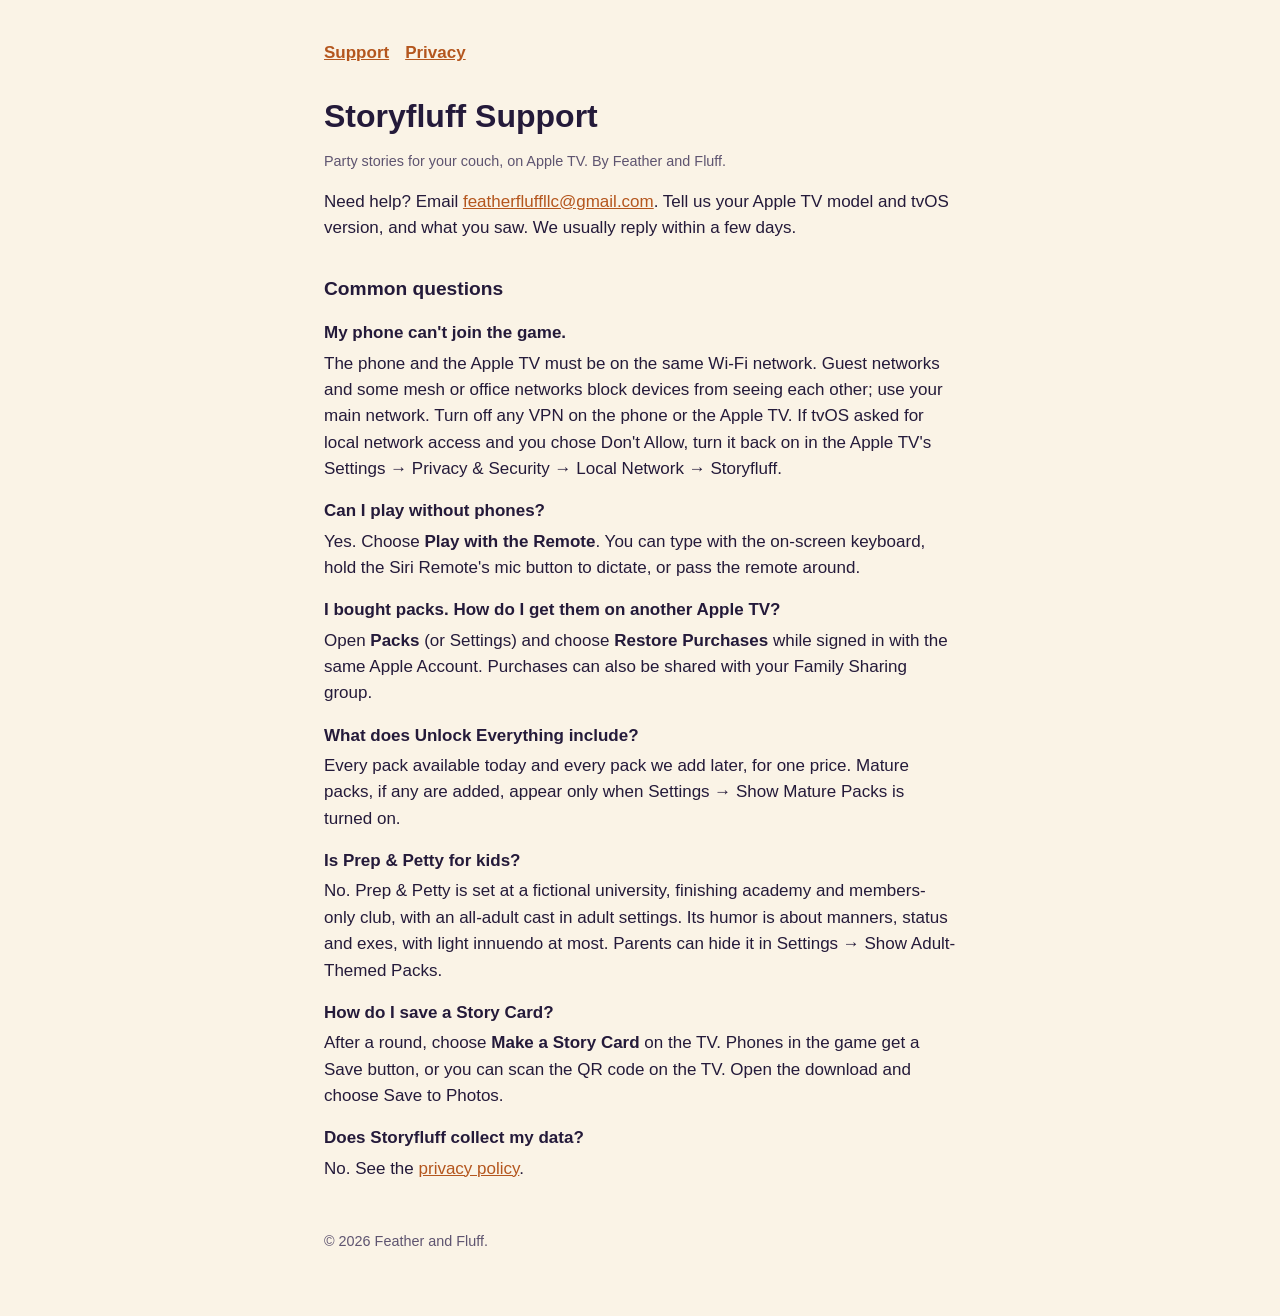
==== index.html @ d41c37bd "Storyfluff support and privacy pages" ====
<!doctype html>
<html lang="en">
<head>
<meta charset="utf-8">
<meta name="viewport" content="width=device-width, initial-scale=1">
<title>Storyfluff Support</title>
<link rel="stylesheet" href="style.css">
</head>
<body>
<main>
<nav><a href="index.html">Support</a><a href="privacy.html">Privacy</a></nav>
<h1>Storyfluff Support</h1>
<p class="updated">Party stories for your couch, on Apple TV. By Feather and Fluff.</p>

<p>Need help? Email <a href="mailto:featherfluffllc@gmail.com">featherfluffllc@gmail.com</a>. Tell us your Apple TV model and tvOS version, and what you saw. We usually reply within a few days.</p>

<h2>Common questions</h2>
<dl>
<dt>My phone can't join the game.</dt>
<dd>The phone and the Apple TV must be on the same Wi-Fi network. Guest networks and some mesh or office networks block devices from seeing each other; use your main network. Turn off any VPN on the phone or the Apple TV. If tvOS asked for local network access and you chose Don't Allow, turn it back on in the Apple TV's Settings → Privacy &amp; Security → Local Network → Storyfluff.</dd>

<dt>Can I play without phones?</dt>
<dd>Yes. Choose <strong>Play with the Remote</strong>. You can type with the on-screen keyboard, hold the Siri Remote's mic button to dictate, or pass the remote around.</dd>

<dt>I bought packs. How do I get them on another Apple TV?</dt>
<dd>Open <strong>Packs</strong> (or Settings) and choose <strong>Restore Purchases</strong> while signed in with the same Apple Account. Purchases can also be shared with your Family Sharing group.</dd>

<dt>What does Unlock Everything include?</dt>
<dd>Every pack available today and every pack we add later, for one price. Mature packs, if any are added, appear only when Settings → Show Mature Packs is turned on.</dd>

<dt>Is Prep &amp; Petty for kids?</dt>
<dd>No. Prep &amp; Petty is set at a fictional university, finishing academy and members-only club, with an all-adult cast in adult settings. Its humor is about manners, status and exes, with light innuendo at most. Parents can hide it in Settings → Show Adult-Themed Packs.</dd>

<dt>How do I save a Story Card?</dt>
<dd>After a round, choose <strong>Make a Story Card</strong> on the TV. Phones in the game get a Save button, or you can scan the QR code on the TV. Open the download and choose Save to Photos.</dd>

<dt>Does Storyfluff collect my data?</dt>
<dd>No. See the <a href="privacy.html">privacy policy</a>.</dd>
</dl>

<footer>© 2026 Feather and Fluff.</footer>
</main>
</body>
</html>
---- style.css ----
:root { --bg: #FAF3E6; --ink: #241A3A; --muted: #5E5470; --accent: #B4561E; }
@media (prefers-color-scheme: dark) { :root { --bg: #140F24; --ink: #F4EEFF; --muted: #B9B0CC; --accent: #FFC37A; } }
* { box-sizing: border-box; }
body { margin: 0; background: var(--bg); color: var(--ink); font: 17px/1.55 -apple-system, BlinkMacSystemFont, "Segoe UI", Roboto, sans-serif; }
main { max-width: 42rem; margin: 0 auto; padding: 2.5rem 1.25rem 4rem; }
h1 { font-size: 2rem; line-height: 1.15; margin: 0 0 .25rem; }
h2 { font-size: 1.2rem; margin: 2rem 0 .5rem; }
.updated, footer { color: var(--muted); font-size: .9rem; }
a { color: var(--accent); }
nav { margin-bottom: 2rem; font-weight: 600; }
nav a { margin-right: 1rem; }
dt { font-weight: 600; margin-top: 1rem; }
dd { margin: .25rem 0 0; }
footer { margin-top: 3rem; }
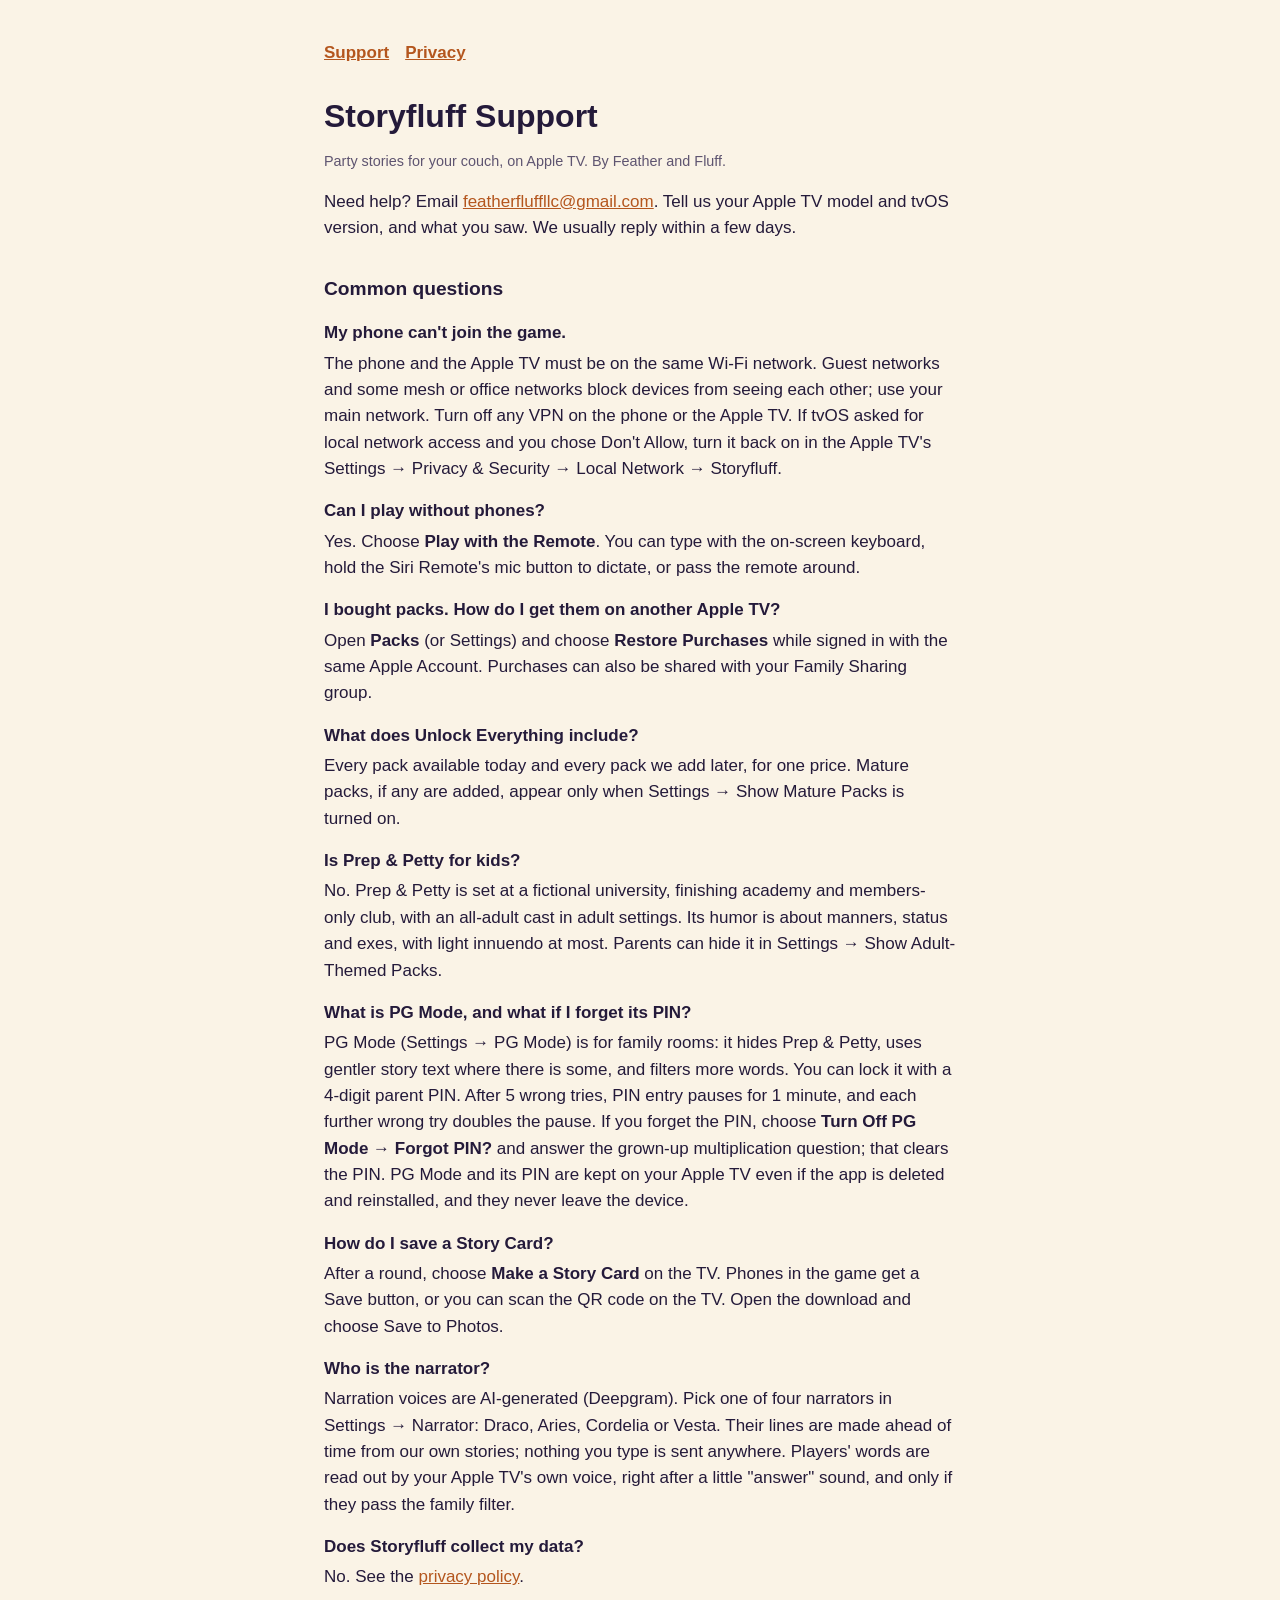
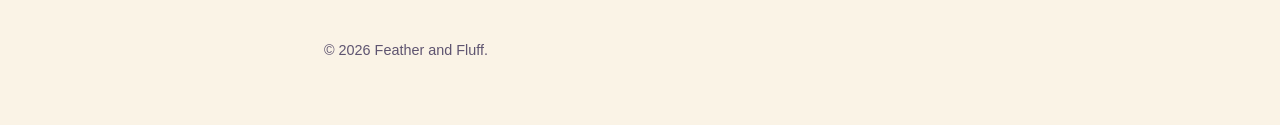
==== commit 5b860501: "Add PG Mode FAQ and AI narration note" ====
--- a/index.html
+++ b/index.html
@@ -31,8 +31,14 @@
 <dt>Is Prep &amp; Petty for kids?</dt>
 <dd>No. Prep &amp; Petty is set at a fictional university, finishing academy and members-only club, with an all-adult cast in adult settings. Its humor is about manners, status and exes, with light innuendo at most. Parents can hide it in Settings → Show Adult-Themed Packs.</dd>
 
+<dt>What is PG Mode, and what if I forget its PIN?</dt>
+<dd>PG Mode (Settings → PG Mode) is for family rooms: it hides Prep &amp; Petty, uses gentler story text where there is some, and filters more words. You can lock it with a 4-digit parent PIN. After 5 wrong tries, PIN entry pauses for 1 minute, and each further wrong try doubles the pause. If you forget the PIN, choose <strong>Turn Off PG Mode</strong> → <strong>Forgot PIN?</strong> and answer the grown-up multiplication question; that clears the PIN. PG Mode and its PIN are kept on your Apple TV even if the app is deleted and reinstalled, and they never leave the device.</dd>
+
 <dt>How do I save a Story Card?</dt>
 <dd>After a round, choose <strong>Make a Story Card</strong> on the TV. Phones in the game get a Save button, or you can scan the QR code on the TV. Open the download and choose Save to Photos.</dd>
+
+<dt>Who is the narrator?</dt>
+<dd>Narration voices are AI-generated (Deepgram). Pick one of four narrators in Settings → Narrator: Draco, Aries, Cordelia or Vesta. Their lines are made ahead of time from our own stories; nothing you type is sent anywhere. Players' words are read out by your Apple TV's own voice, right after a little "answer" sound, and only if they pass the family filter.</dd>
 
 <dt>Does Storyfluff collect my data?</dt>
 <dd>No. See the <a href="privacy.html">privacy policy</a>.</dd>
